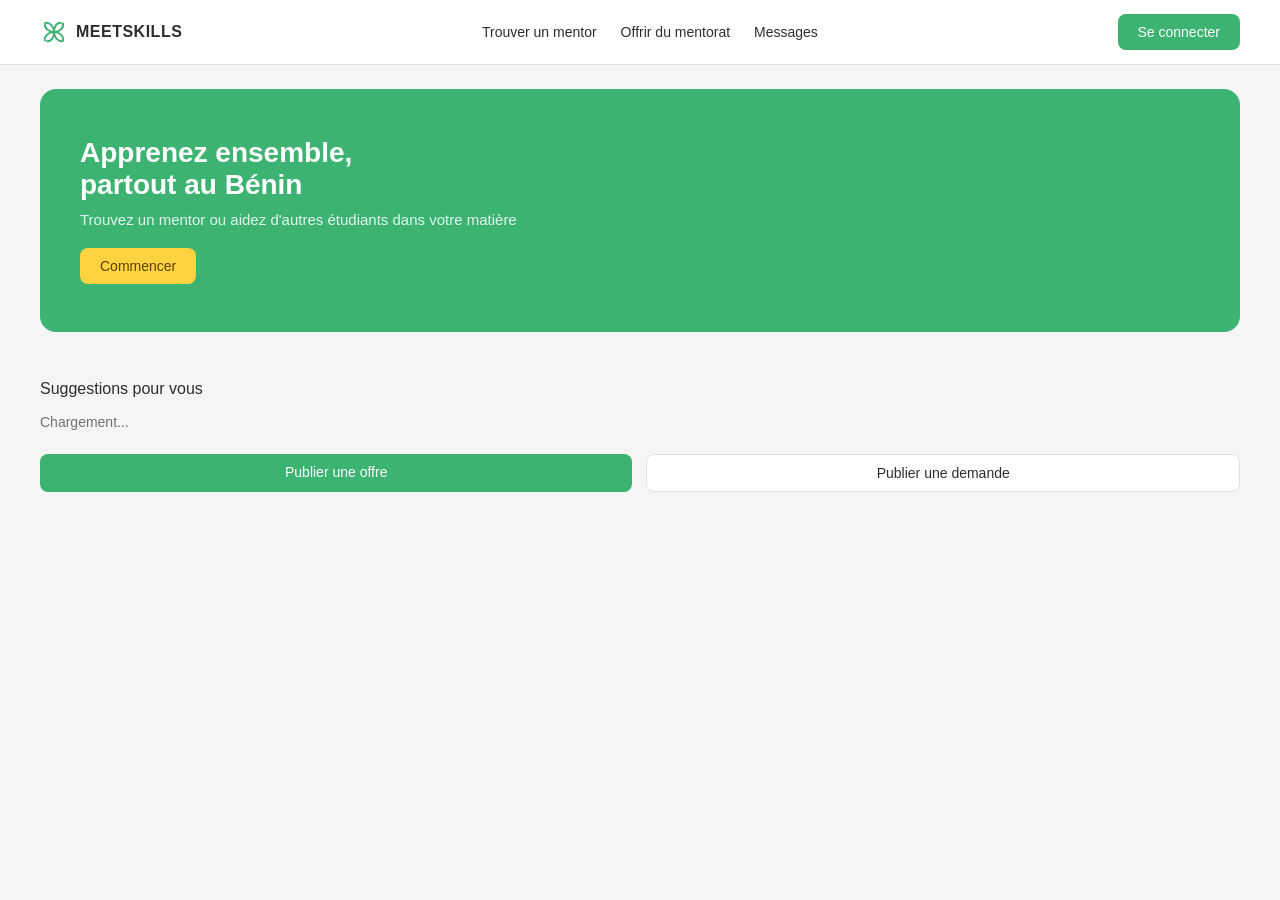
==== frontend/index.html @ 41fcbbcc "feat: frontend - page accueil et connexion connectées à l'API" ====
<!DOCTYPE html>
<html lang="fr">
<head>
  <meta charset="UTF-8" />
  <meta name="viewport" content="width=device-width, initial-scale=1.0"/>
  <title>MeetSkills</title>
  <link rel="stylesheet" href="css/style.css" />
</head>
<body>

  <!-- HEADER -->
  <header class="header">
    <div class="header__logo">
      <a href="index.html">
        <svg width="28" height="28" viewBox="0 0 200 200">
          <g fill="none" stroke="#3CB371" stroke-width="14" stroke-linecap="round">
            <path d="M100 100 C 100 60, 70 30, 40 35"/>
            <path d="M100 100 C 100 60, 120 30, 150 35"/>
            <path d="M100 100 C 140 100, 170 70, 165 40"/>
            <path d="M100 100 C 140 100, 170 130, 165 160"/>
            <path d="M100 100 C 100 140, 130 170, 160 165"/>
            <path d="M100 100 C 100 140, 80 170, 50 165"/>
            <path d="M100 100 C 60 100, 30 130, 35 160"/>
            <path d="M100 100 C 60 100, 30 70, 35 40"/>
          </g>
        </svg>
        <span>MEETSKILLS</span>
      </a>
    </div>
    <nav class="header__nav">
      <a href="recherche.html">Trouver un mentor</a>
      <a href="publication.html">Offrir du mentorat</a>
      <a href="messagerie.html">Messages</a>
    </nav>
    <div class="header__actions" id="headerActions">
      <a href="connexion.html" class="btn btn--primary">Se connecter</a>
    </div>
  </header>

  <!-- HERO -->
  <section class="hero">
    <h1>Apprenez ensemble,<br/>partout au Bénin</h1>
    <p>Trouvez un mentor ou aidez d'autres étudiants dans votre matière</p>
    <a href="inscription.html" class="btn btn--accent">Commencer</a>
  </section>

  <!-- SUGGESTIONS -->
  <section class="suggestions">
    <h2>Suggestions pour vous</h2>
    <div class="cards" id="suggestionsCards">
      <p class="loading">Chargement...</p>
    </div>
  </section>

  <!-- ACTIONS -->
  <div class="actions">
    <a href="publication.html?type=offre" class="btn btn--primary btn--full">Publier une offre</a>
    <a href="publication.html?type=demande" class="btn btn--outline btn--full">Publier une demande</a>
  </div>

  <script src="js/api.js"></script>
  <script src="js/index.js"></script>
</body>
</html>
---- frontend/css/style.css ----
/* ===== VARIABLES ===== */
:root {
  --green: #3CB371;
  --yellow: #FFD23F;
  --dark: #2D2D2D;
  --white: #FFFFFF;
  --gray-light: #F5F5F5;
  --gray-border: #E0E0E0;
  --green-light: #E1F5EE;
  --yellow-light: #FAEEDA;
  --radius-sm: 8px;
  --radius-md: 12px;
  --radius-lg: 16px;
}

/* ===== RESET ===== */
*, *::before, *::after { box-sizing: border-box; margin: 0; padding: 0; }
body { font-family: 'Segoe UI', Arial, sans-serif; background: var(--gray-light); color: var(--dark); }
a { text-decoration: none; color: inherit; }

/* ===== BOUTONS ===== */
.btn {
  display: inline-block;
  padding: 10px 20px;
  border-radius: var(--radius-sm);
  font-size: 14px;
  font-weight: 500;
  border: none;
  cursor: pointer;
  transition: opacity 0.2s;
}
.btn:hover { opacity: 0.9; }
.btn--primary { background: var(--green); color: var(--white); }
.btn--accent { background: var(--yellow); color: #5A4200; }
.btn--outline { background: var(--white); color: var(--dark); border: 1px solid var(--gray-border); }
.btn--full { width: 100%; text-align: center; }

/* ===== HEADER ===== */
.header {
  background: var(--white);
  border-bottom: 1px solid var(--gray-border);
  padding: 14px 40px;
  display: flex;
  align-items: center;
  justify-content: space-between;
  position: sticky;
  top: 0;
  z-index: 100;
}
.header__logo a {
  display: flex;
  align-items: center;
  gap: 8px;
  font-weight: 600;
  font-size: 16px;
  letter-spacing: 0.5px;
  color: var(--dark);
}
.header__nav { display: flex; gap: 24px; font-size: 14px; }
.header__nav a:hover { color: var(--green); }

/* ===== HERO ===== */
.hero {
  background: var(--green);
  padding: 48px 40px;
  color: var(--white);
  margin: 24px 40px;
  border-radius: var(--radius-lg);
}
.hero h1 { font-size: 28px; font-weight: 600; margin-bottom: 10px; }
.hero p { font-size: 15px; color: #E1F5EE; margin-bottom: 20px; }

/* ===== SUGGESTIONS ===== */
.suggestions { padding: 24px 40px; }
.suggestions h2 { font-size: 16px; font-weight: 500; margin-bottom: 16px; }
.cards { display: grid; grid-template-columns: repeat(auto-fit, minmax(220px, 1fr)); gap: 14px; }

/* ===== CARTE PROFIL ===== */
.card {
  background: var(--white);
  border-radius: var(--radius-md);
  border: 1px solid var(--gray-border);
  padding: 16px;
}
.card__header { display: flex; align-items: center; gap: 10px; margin-bottom: 10px; }
.avatar {
  width: 40px; height: 40px;
  border-radius: 50%;
  background: var(--green-light);
  display: flex; align-items: center; justify-content: center;
  font-size: 14px; font-weight: 600; color: #085041;
  flex-shrink: 0;
}
.card__name { font-size: 14px; font-weight: 500; }
.card__sub { font-size: 12px; color: #717171; }
.badge {
  display: inline-block;
  padding: 3px 10px;
  border-radius: var(--radius-sm);
  font-size: 12px;
  margin: 4px 4px 4px 0;
}
.badge--green { background: var(--green-light); color: #085041; }
.badge--yellow { background: var(--yellow-light); color: #854F0B; }
.card__score { font-size: 20px; font-weight: 600; color: var(--green); margin-top: 8px; }
.card__score-label { font-size: 11px; color: #717171; }

/* ===== ACTIONS ===== */
.actions {
  display: flex;
  gap: 14px;
  padding: 0 40px 40px;
}

/* ===== LOADING ===== */
.loading { color: #717171; font-size: 14px; }

/* ===== PAGES AUTH ===== */
.auth-page {
  min-height: 100vh;
  display: flex;
  align-items: center;
  justify-content: center;
  background: var(--gray-light);
}
.auth-container {
  width: 100%;
  max-width: 440px;
  padding: 20px;
}
.auth-logo {
  display: flex;
  justify-content: center;
  margin-bottom: 24px;
}
.auth-logo a {
  display: flex;
  align-items: center;
  gap: 8px;
  font-weight: 600;
  font-size: 16px;
  letter-spacing: 0.5px;
  color: var(--dark);
}
.auth-card {
  background: var(--white);
  border-radius: var(--radius-lg);
  border: 1px solid var(--gray-border);
  padding: 28px;
}
.auth-title {
  font-size: 20px;
  font-weight: 600;
  text-align: center;
  margin-bottom: 6px;
}
.auth-subtitle {
  font-size: 13px;
  color: #717171;
  text-align: center;
  margin-bottom: 24px;
}
.auth-footer {
  font-size: 13px;
  color: #717171;
  text-align: center;
  margin-top: 16px;
}
.form-group {
  margin-bottom: 16px;
}
.form-group label {
  display: block;
  font-size: 13px;
  font-weight: 500;
  margin-bottom: 6px;
}
.form-group input, .form-group select, .form-group textarea {
  width: 100%;
  padding: 10px 12px;
  border: 1px solid var(--gray-border);
  border-radius: var(--radius-sm);
  font-size: 13px;
  font-family: inherit;
  color: var(--dark);
  background: var(--white);
  outline: none;
  transition: border-color 0.2s;
}
.form-group input:focus, .form-group select:focus, .form-group textarea:focus {
  border-color: var(--green);
}
.form-link { color: var(--green); font-weight: 500; }
.form-link--right { display: block; text-align: right; font-size: 12px; margin-top: 6px; }
.error-msg {
  background: #FBEAF0;
  color: #72243E;
  border-radius: var(--radius-sm);
  padding: 10px 14px;
  font-size: 13px;
  margin-bottom: 16px;
}
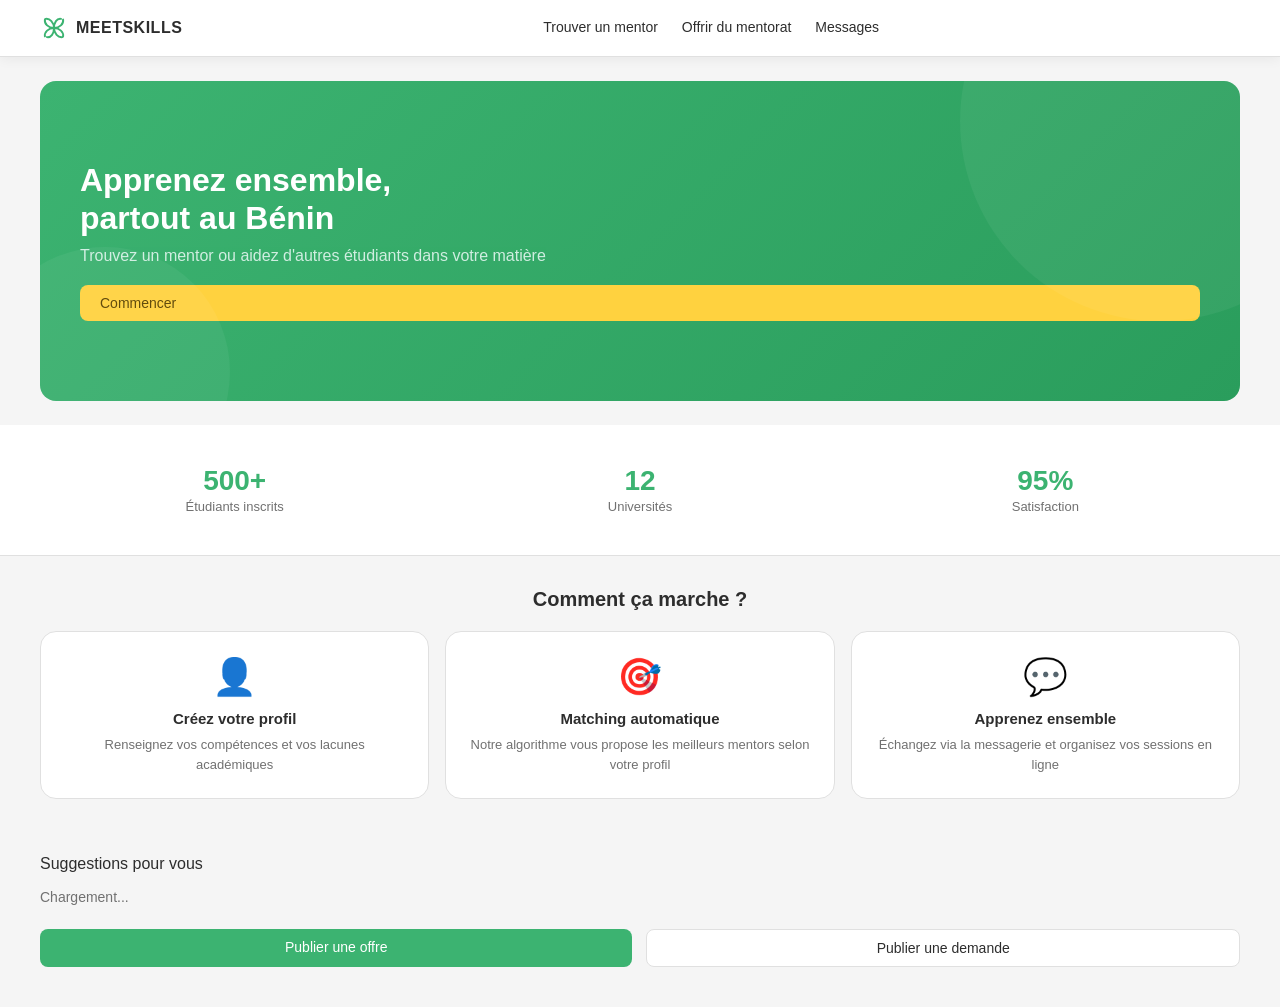
==== commit 41d64332: "feat: design amélioré - animations, stats, features, typographie" ====
--- a/frontend/index.html
+++ b/frontend/index.html
@@ -9,7 +9,7 @@
 <body>
 
   <!-- HEADER -->
-  <header class="header">
+<header class="header">
     <div class="header__logo">
       <a href="index.html">
         <svg width="28" height="28" viewBox="0 0 200 200">
@@ -27,14 +27,13 @@
         <span>MEETSKILLS</span>
       </a>
     </div>
-    <nav class="header__nav">
+    <nav class="header__nav" id="mainNav">
       <a href="recherche.html">Trouver un mentor</a>
       <a href="publication.html">Offrir du mentorat</a>
       <a href="messagerie.html">Messages</a>
     </nav>
-    <div class="header__actions" id="headerActions">
-      <a href="connexion.html" class="btn btn--primary">Se connecter</a>
-    </div>
+    <div class="header__actions" id="headerActions"></div>
+    <button class="hamburger" id="hamburger" onclick="toggleMenu()">☰</button>
   </header>
 
   <!-- HERO -->
@@ -43,6 +42,44 @@
     <p>Trouvez un mentor ou aidez d'autres étudiants dans votre matière</p>
     <a href="inscription.html" class="btn btn--accent">Commencer</a>
   </section>
+
+  <!-- STATS -->
+<div class="stats-section">
+  <div class="stat-item">
+    <span class="stat-item__value">500+</span>
+    <span class="stat-item__label">Étudiants inscrits</span>
+  </div>
+  <div class="stat-item">
+    <span class="stat-item__value">12</span>
+    <span class="stat-item__label">Universités</span>
+  </div>
+  <div class="stat-item">
+    <span class="stat-item__value">95%</span>
+    <span class="stat-item__label">Satisfaction</span>
+  </div>
+</div>
+
+<!-- FEATURES -->
+<section class="features-section">
+  <h2>Comment ça marche ?</h2>
+  <div class="features-grid">
+    <div class="feature-card">
+      <span class="feature-card__icon">👤</span>
+      <div class="feature-card__title">Créez votre profil</div>
+      <div class="feature-card__desc">Renseignez vos compétences et vos lacunes académiques</div>
+    </div>
+    <div class="feature-card">
+      <span class="feature-card__icon">🎯</span>
+      <div class="feature-card__title">Matching automatique</div>
+      <div class="feature-card__desc">Notre algorithme vous propose les meilleurs mentors selon votre profil</div>
+    </div>
+    <div class="feature-card">
+      <span class="feature-card__icon">💬</span>
+      <div class="feature-card__title">Apprenez ensemble</div>
+      <div class="feature-card__desc">Échangez via la messagerie et organisez vos sessions en ligne</div>
+    </div>
+  </div>
+</section>
 
   <!-- SUGGESTIONS -->
   <section class="suggestions">
@@ -60,5 +97,11 @@
 
   <script src="js/api.js"></script>
   <script src="js/index.js"></script>
+<script>
+  function toggleMenu() {
+    const nav = document.getElementById('mainNav');
+    nav.classList.toggle('open');
+  }
+</script>
 </body>
 </html>
--- a/frontend/css/style.css
+++ b/frontend/css/style.css
@@ -199,4 +199,554 @@
   padding: 10px 14px;
   font-size: 13px;
   margin-bottom: 16px;
+}
+
+/* ===== FORM ROW (deux colonnes) ===== */
+.form-row {
+  display: grid;
+  grid-template-columns: 1fr 1fr;
+  gap: 12px;
+}
+
+/* ===== PAGE CONTENU ===== */
+.page-content { padding: 32px 40px; }
+.page-title { font-size: 22px; font-weight: 600; margin-bottom: 6px; }
+.page-subtitle { font-size: 14px; color: #717171; margin-bottom: 24px; }
+
+/* ===== BARRE DE RECHERCHE ===== */
+.search-bar {
+  background: var(--white);
+  border: 1px solid var(--gray-border);
+  border-radius: var(--radius-md);
+  padding: 16px;
+  display: flex;
+  gap: 12px;
+  margin-bottom: 20px;
+  flex-wrap: wrap;
+}
+.search-bar input {
+  flex: 1;
+  min-width: 160px;
+  padding: 9px 12px;
+  border: 1px solid var(--gray-border);
+  border-radius: var(--radius-sm);
+  font-size: 13px;
+  font-family: inherit;
+  outline: none;
+}
+.search-bar input:focus { border-color: var(--green); }
+
+/* ===== RÉSULTATS ===== */
+.result-count { font-size: 14px; font-weight: 500; margin-bottom: 14px; color: #717171; }
+.results-list { display: flex; flex-direction: column; gap: 12px; }
+.result-card {
+  background: var(--white);
+  border: 1px solid var(--gray-border);
+  border-radius: var(--radius-md);
+  padding: 16px 20px;
+  display: flex;
+  align-items: center;
+  justify-content: space-between;
+  gap: 16px;
+}
+.result-card__left { display: flex; align-items: center; gap: 14px; flex: 1; }
+.result-card__right { flex-shrink: 0; }
+.avatar--lg { width: 48px; height: 48px; font-size: 16px; } 
+
+/* ===== TOGGLE OFFRE/DEMANDE ===== */
+.toggle-group {
+  display: flex;
+  background: var(--gray-light);
+  border-radius: var(--radius-sm);
+  padding: 4px;
+  margin-bottom: 20px;
+  gap: 4px;
+}
+.toggle-btn {
+  flex: 1;
+  padding: 9px;
+  border: none;
+  border-radius: 6px;
+  font-size: 13px;
+  font-weight: 500;
+  cursor: pointer;
+  background: transparent;
+  color: var(--dark);
+  transition: all 0.2s;
+}
+.toggle-btn--active {
+  background: var(--green);
+  color: var(--white);
+}
+
+/* ===== CHIPS COMPÉTENCES ===== */
+.chips-container {
+  display: flex;
+  flex-wrap: wrap;
+  gap: 8px;
+  margin-top: 6px;
+}
+.chip {
+  padding: 6px 14px;
+  border-radius: var(--radius-sm);
+  background: var(--gray-light);
+  border: 1px solid var(--gray-border);
+  font-size: 13px;
+  cursor: pointer;
+  transition: all 0.2s;
+}
+.chip:hover { border-color: var(--green); }
+.chip--active {
+  background: var(--green);
+  color: var(--white);
+  border-color: var(--green);
+}
+
+/* ===== INFO BOX ===== */
+.info-box {
+  background: var(--green-light);
+  color: #085041;
+  border-radius: var(--radius-sm);
+  padding: 12px 14px;
+  font-size: 13px;
+  margin-bottom: 16px;
+}
+
+/* ===== SUCCESS MSG ===== */
+.success-msg {
+  background: var(--green-light);
+  color: #085041;
+  border-radius: var(--radius-sm);
+  padding: 10px 14px;
+  font-size: 13px;
+  margin-bottom: 16px;
+} 
+
+/* ===== MESSAGERIE ===== */
+.messaging-layout {
+  display: grid;
+  grid-template-columns: 280px 1fr;
+  height: calc(100vh - 57px);
+  overflow: hidden;
+}
+.conv-list {
+  border-right: 1px solid var(--gray-border);
+  background: var(--white);
+  overflow-y: auto;
+}
+.conv-list__header {
+  padding: 16px;
+  border-bottom: 1px solid var(--gray-border);
+  font-size: 15px;
+  font-weight: 500;
+}
+.conv-item {
+  display: flex;
+  align-items: center;
+  gap: 12px;
+  padding: 14px 16px;
+  cursor: pointer;
+  border-bottom: 1px solid var(--gray-border);
+  transition: background 0.15s;
+}
+.conv-item:hover { background: var(--gray-light); }
+.conv-item--active { background: var(--green-light); }
+.conv-item__info { flex: 1; min-width: 0; }
+.conv-item__name { font-size: 13px; font-weight: 500; }
+.conv-item__last {
+  font-size: 12px;
+  color: #717171;
+  white-space: nowrap;
+  overflow: hidden;
+  text-overflow: ellipsis;
+}
+.badge-count {
+  background: var(--green);
+  color: var(--white);
+  border-radius: 50%;
+  width: 20px;
+  height: 20px;
+  font-size: 11px;
+  display: flex;
+  align-items: center;
+  justify-content: center;
+  flex-shrink: 0;
+}
+.conv-active {
+  display: flex;
+  flex-direction: column;
+  background: var(--gray-light);
+}
+.conv-empty {
+  flex: 1;
+  display: flex;
+  align-items: center;
+  justify-content: center;
+  color: #717171;
+  font-size: 14px;
+}
+.conv-header {
+  display: flex;
+  align-items: center;
+  gap: 12px;
+  padding: 14px 20px;
+  background: var(--white);
+  border-bottom: 1px solid var(--gray-border);
+}
+.conv-header__name { font-size: 14px; font-weight: 500; }
+.conv-header__status { font-size: 12px; color: var(--green); }
+.messages-list {
+  flex: 1;
+  overflow-y: auto;
+  padding: 16px 20px;
+  display: flex;
+  flex-direction: column;
+  gap: 10px;
+}
+.message { display: flex; flex-direction: column; max-width: 65%; }
+.message--moi { align-self: flex-end; align-items: flex-end; }
+.message--autre { align-self: flex-start; align-items: flex-start; }
+.message__bubble {
+  padding: 10px 14px;
+  border-radius: 12px;
+  font-size: 13px;
+  line-height: 1.5;
+}
+.message--moi .message__bubble { background: var(--green); color: var(--white); }
+.message--autre .message__bubble { background: var(--white); color: var(--dark); }
+.message__time { font-size: 10px; color: #717171; margin-top: 4px; }
+.message-input {
+  display: flex;
+  gap: 10px;
+  padding: 14px 20px;
+  background: var(--white);
+  border-top: 1px solid var(--gray-border);
+}
+.message-input input {
+  flex: 1;
+  padding: 10px 14px;
+  border: 1px solid var(--gray-border);
+  border-radius: var(--radius-sm);
+  font-size: 13px;
+  font-family: inherit;
+  outline: none;
+}
+.message-input input:focus { border-color: var(--green); }
+
+/* ===== PROFIL ===== */
+.profile-hero {
+  background: var(--green);
+  border-radius: var(--radius-lg);
+  padding: 24px;
+  display: flex;
+  align-items: center;
+  gap: 20px;
+  color: var(--white);
+  margin-bottom: 16px;
+}
+.profile-hero__loading { color: var(--white); font-size: 14px; }
+.profile-hero__avatar {
+  width: 64px; height: 64px;
+  border-radius: 50%;
+  background: var(--white);
+  color: var(--green);
+  display: flex; align-items: center; justify-content: center;
+  font-size: 22px; font-weight: 600;
+  flex-shrink: 0;
+}
+.profile-hero__info { flex: 1; }
+.profile-hero__info h2 { font-size: 20px; font-weight: 600; margin-bottom: 4px; }
+.profile-hero__info p { font-size: 13px; color: #E1F5EE; margin-bottom: 2px; }
+.profile-hero__bio { font-style: italic; }
+.profile-grid {
+  display: grid;
+  grid-template-columns: 1fr 1fr;
+  gap: 16px;
+  margin-bottom: 16px;
+}
+.profile-section-title {
+  font-size: 14px;
+  font-weight: 600;
+  margin-bottom: 12px;
+  color: var(--dark);
+}
+.stats-grid {
+  display: grid;
+  grid-template-columns: repeat(3, 1fr);
+  gap: 14px;
+  margin-top: 16px;
+}
+.stat-card {
+  background: var(--white);
+  border: 1px solid var(--gray-border);
+  border-radius: var(--radius-md);
+  padding: 16px;
+  text-align: center;
+}
+.stat-card__value { font-size: 28px; font-weight: 600; color: var(--green); }
+.stat-card__label { font-size: 12px; color: #717171; margin-top: 4px; }
+.annonce-item {
+  display: flex;
+  align-items: center;
+  gap: 10px;
+  padding: 10px 0;
+  border-bottom: 1px solid var(--gray-border);
+  font-size: 13px;
+}
+.annonce-item:last-child { border-bottom: none; }
+.annonce-item__domaine { font-weight: 500; }
+.annonce-item__comps { color: #717171; }
+
+/* ===== RESPONSIVE MOBILE ===== */
+@media (max-width: 768px) {
+  .header {
+    padding: 12px 16px;
+    flex-wrap: wrap;
+    gap: 8px;
+  }
+  .header__nav {
+    display: none;
+  }
+  .hero {
+    margin: 12px 16px;
+    padding: 28px 20px;
+  }
+  .hero h1 { font-size: 22px; }
+  .suggestions { padding: 16px; }
+  .actions { padding: 0 16px 24px; flex-direction: column; }
+  .page-content { padding: 16px; }
+  .search-bar { flex-direction: column; }
+  .profile-grid { grid-template-columns: 1fr; }
+  .stats-grid { grid-template-columns: 1fr 1fr; }
+  .messaging-layout { grid-template-columns: 1fr; }
+  .conv-list { height: 200px; border-right: none; border-bottom: 1px solid var(--gray-border); }
+  .form-row { grid-template-columns: 1fr; }
+  .auth-container { padding: 16px; }
+}
+
+/* ===== HAMBURGER ===== */
+.hamburger {
+  display: none;
+  background: none;
+  border: none;
+  font-size: 24px;
+  cursor: pointer;
+  color: var(--dark);
+}
+
+@media (max-width: 768px) {
+  .hamburger { display: block; }
+  .header__nav {
+    display: none;
+    width: 100%;
+    flex-direction: column;
+    gap: 0;
+    order: 3;
+  }
+  .header__nav.open { display: flex; }
+  .header__nav a {
+    padding: 12px 0;
+    border-top: 1px solid var(--gray-border);
+    font-size: 14px;
+  }
+  .header { flex-wrap: wrap; }
+}
+
+/* ===== TYPOGRAPHIE AMÉLIORÉE ===== */
+@import url('https://fonts.googleapis.com/css2?family=Inter:wght@400;500;600;700&display=swap');
+
+body {
+  font-family: 'Inter', 'Segoe UI', Arial, sans-serif;
+}
+
+/* ===== ANIMATIONS ===== */
+@keyframes fadeInUp {
+  from { opacity: 0; transform: translateY(20px); }
+  to { opacity: 1; transform: translateY(0); }
+}
+
+@keyframes pulse {
+  0%, 100% { transform: scale(1); }
+  50% { transform: scale(1.05); }
+}
+
+.hero { animation: fadeInUp 0.6s ease; }
+.card { animation: fadeInUp 0.4s ease; transition: transform 0.2s, box-shadow 0.2s; }
+.card:hover { transform: translateY(-4px); box-shadow: 0 8px 24px rgba(0,0,0,0.08); }
+.btn { transition: all 0.2s ease; }
+.btn:hover { transform: translateY(-1px); box-shadow: 0 4px 12px rgba(0,0,0,0.15); }
+.btn--primary:hover { background: #2fa060; }
+.btn--accent:hover { background: #f5c800; }
+.result-card { transition: transform 0.2s, box-shadow 0.2s; }
+.result-card:hover { transform: translateY(-2px); box-shadow: 0 6px 20px rgba(0,0,0,0.08); }
+
+/* ===== PAGE D'ACCUEIL AMÉLIORÉE ===== */
+.hero {
+  background: linear-gradient(135deg, #3CB371 0%, #2a9d5c 100%);
+  min-height: 320px;
+  display: flex;
+  flex-direction: column;
+  justify-content: center;
+  position: relative;
+  overflow: hidden;
+}
+
+.hero::before {
+  content: '';
+  position: absolute;
+  top: -50%;
+  right: -10%;
+  width: 400px;
+  height: 400px;
+  background: rgba(255,255,255,0.05);
+  border-radius: 50%;
+}
+
+.hero::after {
+  content: '';
+  position: absolute;
+  bottom: -30%;
+  left: -5%;
+  width: 250px;
+  height: 250px;
+  background: rgba(255,255,255,0.05);
+  border-radius: 50%;
+}
+
+.hero h1 { font-size: 32px; font-weight: 700; line-height: 1.2; }
+.hero p { font-size: 16px; opacity: 0.9; }
+
+/* ===== SECTION STATS ===== */
+.stats-section {
+  display: grid;
+  grid-template-columns: repeat(3, 1fr);
+  gap: 16px;
+  padding: 24px 40px;
+  background: var(--white);
+  border-bottom: 1px solid var(--gray-border);
+}
+
+.stat-item {
+  text-align: center;
+  padding: 16px;
+}
+
+.stat-item__value {
+  font-size: 28px;
+  font-weight: 700;
+  color: var(--green);
+  display: block;
+}
+
+.stat-item__label {
+  font-size: 13px;
+  color: #717171;
+  margin-top: 4px;
+}
+
+/* ===== SECTION FEATURES ===== */
+.features-section {
+  padding: 32px 40px;
+  background: var(--gray-light);
+}
+
+.features-section h2 {
+  font-size: 20px;
+  font-weight: 600;
+  margin-bottom: 20px;
+  text-align: center;
+}
+
+.features-grid {
+  display: grid;
+  grid-template-columns: repeat(3, 1fr);
+  gap: 16px;
+}
+
+.feature-card {
+  background: var(--white);
+  border-radius: var(--radius-lg);
+  padding: 24px;
+  text-align: center;
+  border: 1px solid var(--gray-border);
+  transition: transform 0.2s, box-shadow 0.2s;
+}
+
+.feature-card:hover {
+  transform: translateY(-4px);
+  box-shadow: 0 8px 24px rgba(0,0,0,0.08);
+}
+
+.feature-card__icon {
+  font-size: 36px;
+  margin-bottom: 12px;
+  display: block;
+}
+
+.feature-card__title {
+  font-size: 15px;
+  font-weight: 600;
+  margin-bottom: 8px;
+  color: var(--dark);
+}
+
+.feature-card__desc {
+  font-size: 13px;
+  color: #717171;
+  line-height: 1.5;
+}
+
+/* ===== HEADER AMÉLIORÉ ===== */
+.header {
+  box-shadow: 0 2px 12px rgba(0,0,0,0.06);
+}
+
+.header__nav a {
+  position: relative;
+  padding-bottom: 2px;
+}
+
+.header__nav a::after {
+  content: '';
+  position: absolute;
+  bottom: -2px;
+  left: 0;
+  width: 0;
+  height: 2px;
+  background: var(--green);
+  transition: width 0.2s;
+}
+
+.header__nav a:hover::after { width: 100%; }
+
+/* ===== BADGES AMÉLIORÉS ===== */
+.badge, .chip {
+  transition: all 0.2s;
+}
+
+.chip:hover {
+  transform: scale(1.05);
+}
+
+/* ===== LOADING SPINNER ===== */
+.spinner {
+  width: 32px;
+  height: 32px;
+  border: 3px solid var(--green-light);
+  border-top-color: var(--green);
+  border-radius: 50%;
+  animation: spin 0.8s linear infinite;
+  margin: 20px auto;
+}
+
+@keyframes spin {
+  to { transform: rotate(360deg); }
+}
+
+/* ===== RESPONSIVE FEATURES ===== */
+@media (max-width: 768px) {
+  .stats-section { grid-template-columns: 1fr 1fr; padding: 16px; }
+  .features-grid { grid-template-columns: 1fr; }
+  .features-section { padding: 24px 16px; }
+  .hero h1 { font-size: 24px; }
 }
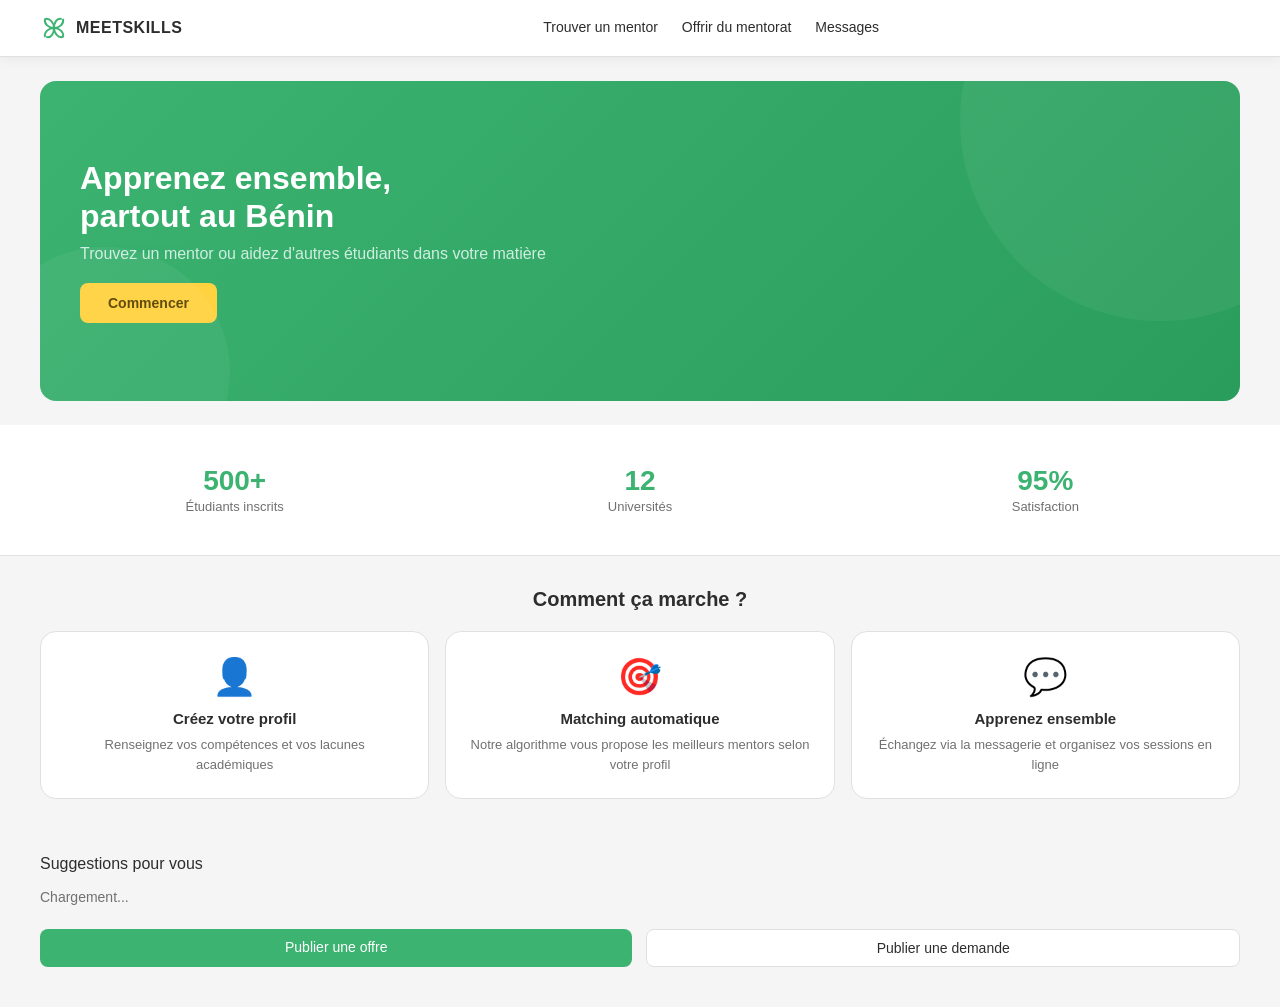
==== commit 1b92136b: "fix: bouton Commencer align-self flex-start" ====
--- a/frontend/index.html
+++ b/frontend/index.html
@@ -40,7 +40,7 @@
   <section class="hero">
     <h1>Apprenez ensemble,<br/>partout au Bénin</h1>
     <p>Trouvez un mentor ou aidez d'autres étudiants dans votre matière</p>
-    <a href="inscription.html" class="btn btn--accent">Commencer</a>
+   <a href="inscription.html" class="btn btn--accent" style="align-self: flex-start;">Commencer</a>
   </section>
 
   <!-- STATS -->
--- a/frontend/css/style.css
+++ b/frontend/css/style.css
@@ -749,4 +749,12 @@
   .features-grid { grid-template-columns: 1fr; }
   .features-section { padding: 24px 16px; }
   .hero h1 { font-size: 24px; }
+}
+
+.hero .btn--accent {
+  display: inline-block !important;
+  width: auto !important;
+  padding: 12px 28px;
+  font-weight: 600;
+  border-radius: var(--radius-sm);
 }
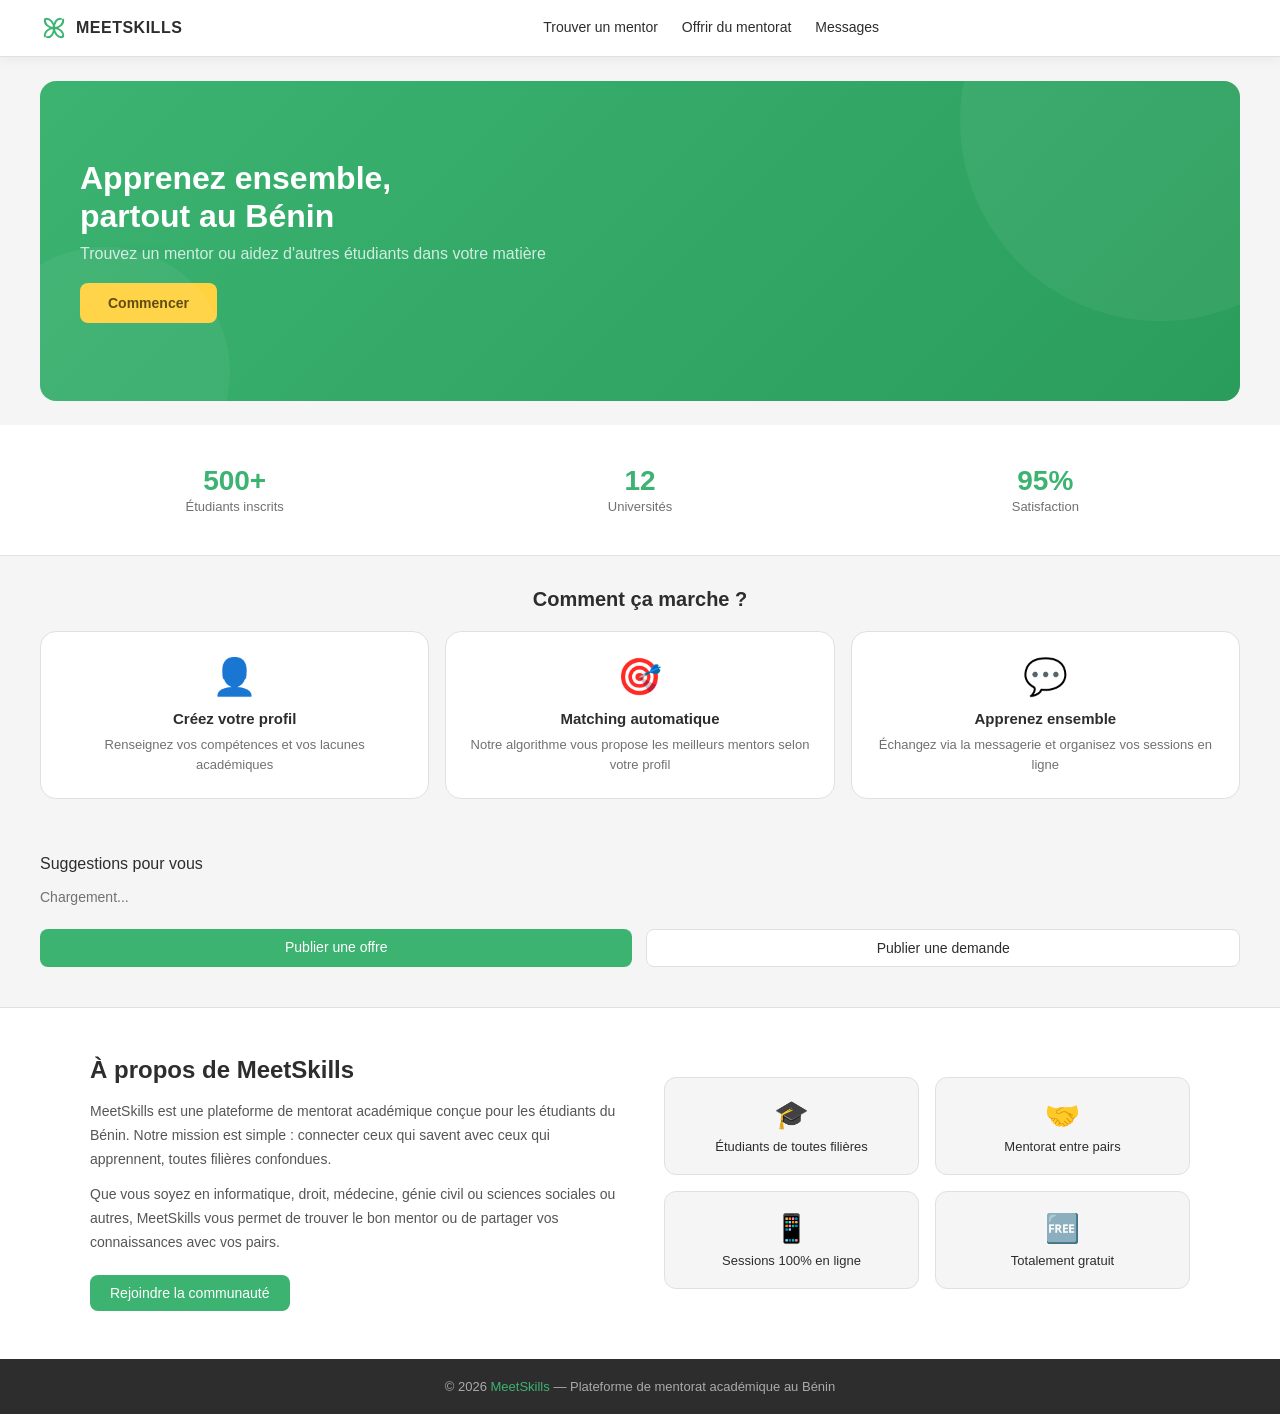
==== commit bec4d044: "feat: ajout section À propos et footer sur la page d'accueil" ====
--- a/frontend/index.html
+++ b/frontend/index.html
@@ -95,6 +95,36 @@
     <a href="publication.html?type=demande" class="btn btn--outline btn--full">Publier une demande</a>
   </div>
 
+  <!-- À PROPOS -->
+<section class="about-section">
+  <div class="about-content">
+    <div class="about-text">
+      <h2>À propos de MeetSkills</h2>
+      <p>MeetSkills est une plateforme de mentorat académique conçue pour les étudiants du Bénin. Notre mission est simple : connecter ceux qui savent avec ceux qui apprennent, toutes filières confondues.</p>
+      <p>Que vous soyez en informatique, droit, médecine, génie civil ou sciences sociales ou autres, MeetSkills vous permet de trouver le bon mentor ou de partager vos connaissances avec vos pairs.</p>
+      <a href="inscription.html" class="btn btn--primary">Rejoindre la communauté</a>
+    </div>
+    <div class="about-stats">
+      <div class="about-stat">
+        <span class="about-stat__icon">🎓</span>
+        <span class="about-stat__text">Étudiants de toutes filières</span>
+      </div>
+      <div class="about-stat">
+        <span class="about-stat__icon">🤝</span>
+        <span class="about-stat__text">Mentorat entre pairs</span>
+      </div>
+      <div class="about-stat">
+        <span class="about-stat__icon">📱</span>
+        <span class="about-stat__text">Sessions 100% en ligne</span>
+      </div>
+      <div class="about-stat">
+        <span class="about-stat__icon">🆓</span>
+        <span class="about-stat__text">Totalement gratuit</span>
+      </div>
+    </div>
+  </div>
+</section>
+
   <script src="js/api.js"></script>
   <script src="js/index.js"></script>
 <script>
@@ -103,5 +133,10 @@
     nav.classList.toggle('open');
   }
 </script>
+
+<!-- FOOTER -->
+<footer class="footer">
+  <p>© 2026 <span>MeetSkills</span> — Plateforme de mentorat académique au Bénin</p>
+</footer>
 </body>
 </html>
--- a/frontend/css/style.css
+++ b/frontend/css/style.css
@@ -757,4 +757,80 @@
   padding: 12px 28px;
   font-weight: 600;
   border-radius: var(--radius-sm);
+}
+
+/* ===== À PROPOS ===== */
+.about-section {
+  background: var(--white);
+  padding: 48px 40px;
+  border-top: 1px solid var(--gray-border);
+}
+
+.about-content {
+  display: grid;
+  grid-template-columns: 1fr 1fr;
+  gap: 48px;
+  align-items: center;
+  max-width: 1100px;
+  margin: 0 auto;
+}
+
+.about-text h2 {
+  font-size: 24px;
+  font-weight: 700;
+  color: var(--dark);
+  margin-bottom: 16px;
+}
+
+.about-text p {
+  font-size: 14px;
+  color: #555;
+  line-height: 1.7;
+  margin-bottom: 12px;
+}
+
+.about-text .btn {
+  margin-top: 8px;
+}
+
+.about-stats {
+  display: grid;
+  grid-template-columns: 1fr 1fr;
+  gap: 16px;
+}
+
+.about-stat {
+  background: var(--gray-light);
+  border-radius: var(--radius-md);
+  padding: 20px;
+  display: flex;
+  flex-direction: column;
+  align-items: center;
+  text-align: center;
+  gap: 8px;
+  border: 1px solid var(--gray-border);
+  transition: transform 0.2s;
+}
+
+.about-stat:hover {
+  transform: translateY(-3px);
+}
+
+.about-stat__icon { font-size: 28px; }
+.about-stat__text { font-size: 13px; font-weight: 500; color: var(--dark); }
+
+/* ===== FOOTER ===== */
+.footer {
+  background: var(--dark);
+  color: #aaa;
+  text-align: center;
+  padding: 20px 40px;
+  font-size: 13px;
+}
+
+.footer span { color: var(--green); }
+
+@media (max-width: 768px) {
+  .about-content { grid-template-columns: 1fr; gap: 24px; }
+  .about-section { padding: 32px 16px; }
 }
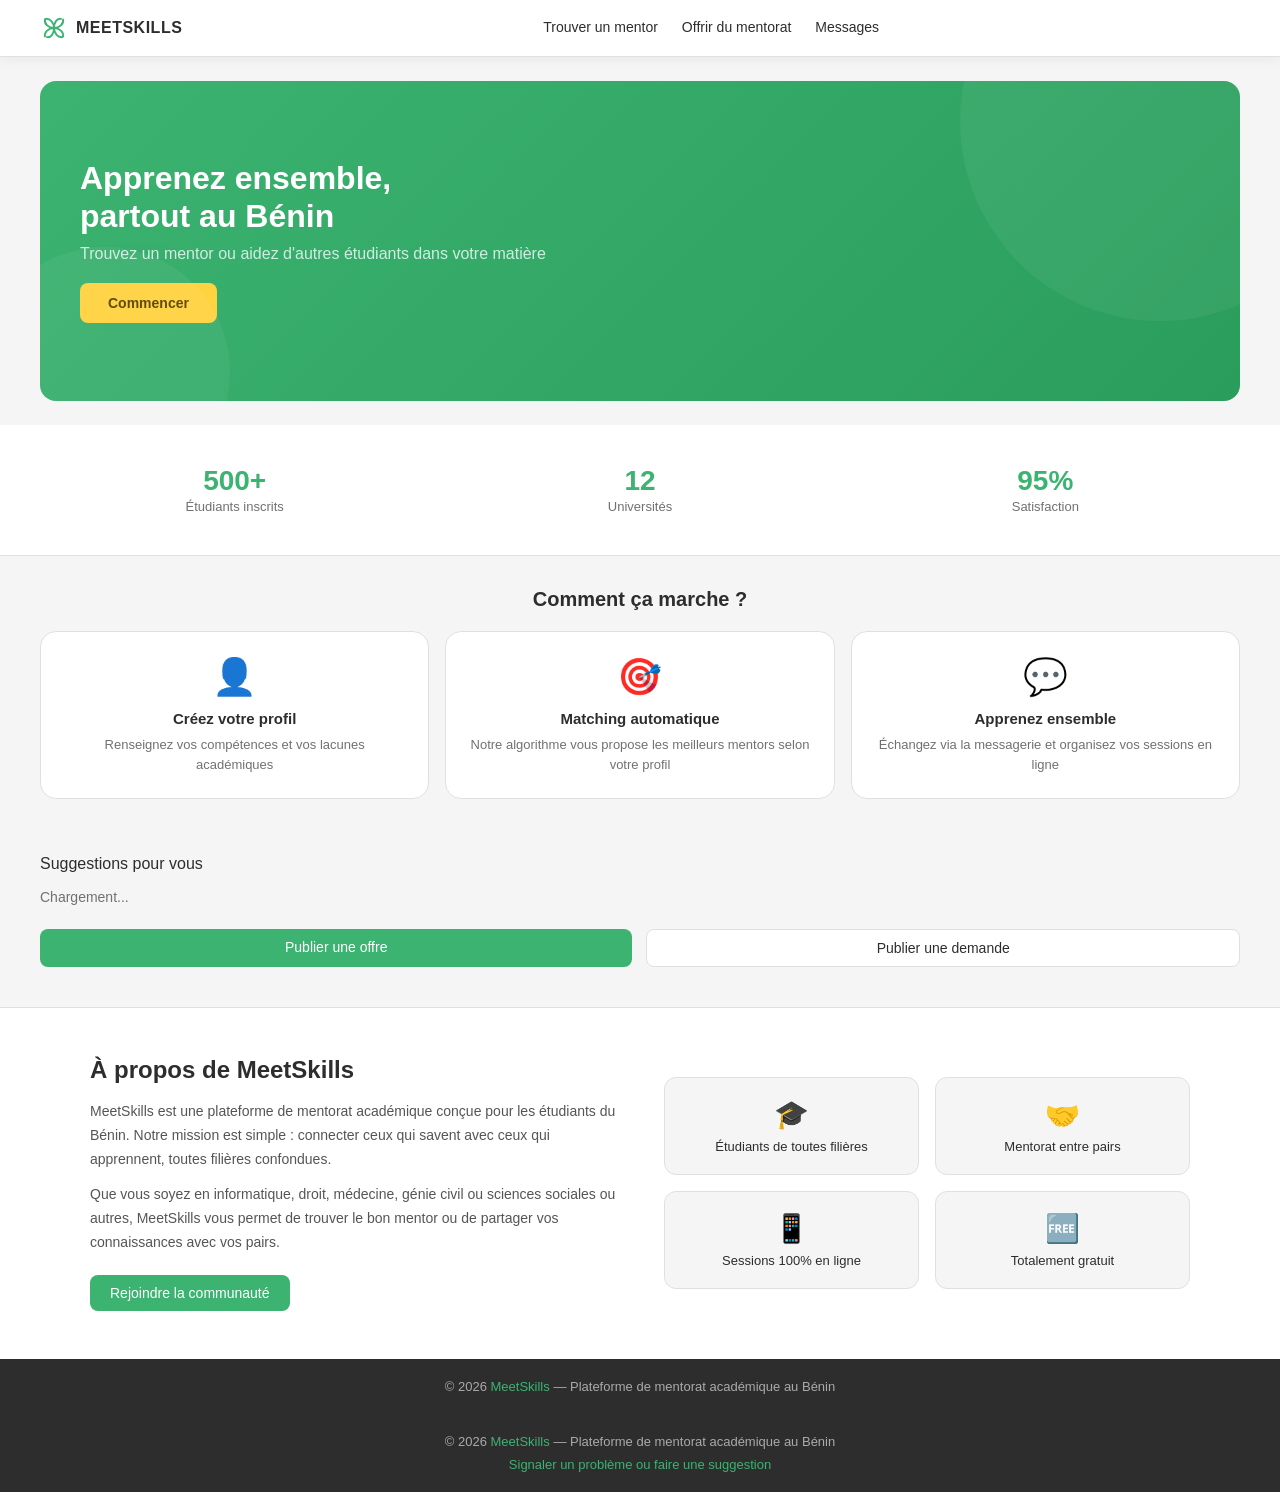
==== commit 0f27ed3b: "feat: ajout page contact avec FAQ et formulaire de suggestions" ====
--- a/frontend/index.html
+++ b/frontend/index.html
@@ -138,5 +138,10 @@
 <footer class="footer">
   <p>© 2026 <span>MeetSkills</span> — Plateforme de mentorat académique au Bénin</p>
 </footer>
+
+<footer class="footer">
+  <p>© 2026 <span>MeetSkills</span> — Plateforme de mentorat académique au Bénin</p>
+  <p style="margin-top:8px;"><a href="contact.html" style="color: var(--green);">Signaler un problème ou faire une suggestion</a></p>
+</footer>
 </body>
 </html>
--- a/frontend/css/style.css
+++ b/frontend/css/style.css
@@ -833,4 +833,42 @@
 @media (max-width: 768px) {
   .about-content { grid-template-columns: 1fr; gap: 24px; }
   .about-section { padding: 32px 16px; }
+}
+
+/* ===== FAQ ===== */
+.faq-item {
+  background: var(--white);
+  border: 1px solid var(--gray-border);
+  border-radius: var(--radius-md);
+  margin-bottom: 10px;
+  overflow: hidden;
+}
+
+.faq-question {
+  padding: 16px 20px;
+  font-size: 14px;
+  font-weight: 500;
+  cursor: pointer;
+  display: flex;
+  justify-content: space-between;
+  align-items: center;
+  transition: background 0.2s;
+}
+
+.faq-question:hover { background: var(--gray-light); }
+
+.faq-question span {
+  color: var(--green);
+  font-size: 20px;
+  font-weight: 300;
+}
+
+.faq-answer {
+  display: none;
+  padding: 0 20px 16px;
+  font-size: 13px;
+  color: #555;
+  line-height: 1.6;
+  border-top: 1px solid var(--gray-border);
+  padding-top: 12px;
 }
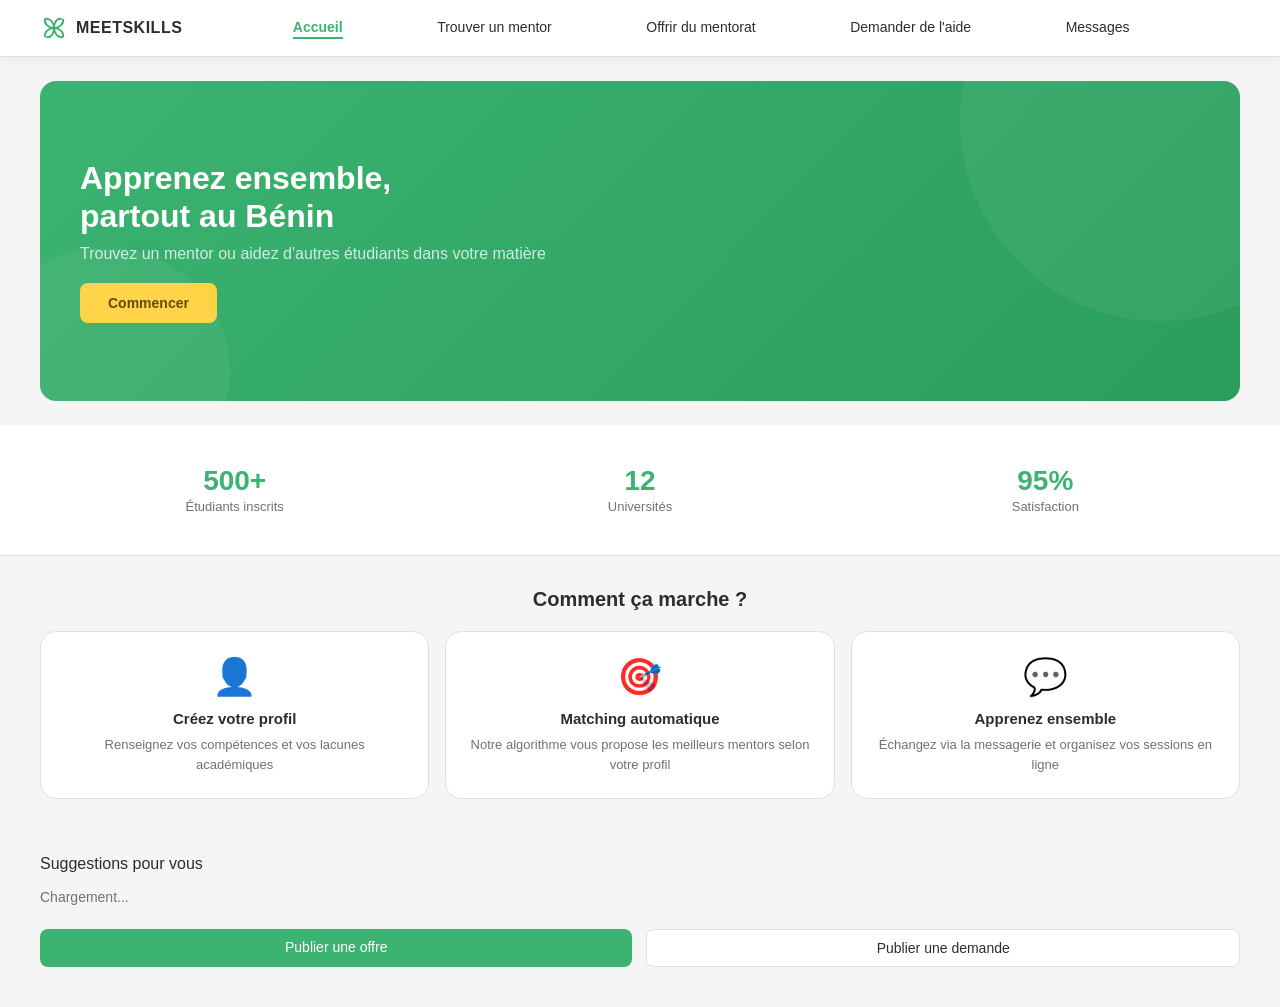
==== commit 7ce5e921: "feat(nav): etendre la navbar a 5 liens avec repartition espace-evenly et etat actif" ====
--- a/frontend/index.html
+++ b/frontend/index.html
@@ -28,8 +28,10 @@
       </a>
     </div>
     <nav class="header__nav" id="mainNav">
+      <a href="index.html" class="active">Accueil</a>
       <a href="recherche.html">Trouver un mentor</a>
-      <a href="publication.html">Offrir du mentorat</a>
+      <a href="publication.html?type=offre">Offrir du mentorat</a>
+      <a href="publication.html?type=demande">Demander de l'aide</a>
       <a href="messagerie.html">Messages</a>
     </nav>
     <div class="header__actions" id="headerActions"></div>
@@ -95,36 +97,6 @@
     <a href="publication.html?type=demande" class="btn btn--outline btn--full">Publier une demande</a>
   </div>
 
-  <!-- À PROPOS -->
-<section class="about-section">
-  <div class="about-content">
-    <div class="about-text">
-      <h2>À propos de MeetSkills</h2>
-      <p>MeetSkills est une plateforme de mentorat académique conçue pour les étudiants du Bénin. Notre mission est simple : connecter ceux qui savent avec ceux qui apprennent, toutes filières confondues.</p>
-      <p>Que vous soyez en informatique, droit, médecine, génie civil ou sciences sociales ou autres, MeetSkills vous permet de trouver le bon mentor ou de partager vos connaissances avec vos pairs.</p>
-      <a href="inscription.html" class="btn btn--primary">Rejoindre la communauté</a>
-    </div>
-    <div class="about-stats">
-      <div class="about-stat">
-        <span class="about-stat__icon">🎓</span>
-        <span class="about-stat__text">Étudiants de toutes filières</span>
-      </div>
-      <div class="about-stat">
-        <span class="about-stat__icon">🤝</span>
-        <span class="about-stat__text">Mentorat entre pairs</span>
-      </div>
-      <div class="about-stat">
-        <span class="about-stat__icon">📱</span>
-        <span class="about-stat__text">Sessions 100% en ligne</span>
-      </div>
-      <div class="about-stat">
-        <span class="about-stat__icon">🆓</span>
-        <span class="about-stat__text">Totalement gratuit</span>
-      </div>
-    </div>
-  </div>
-</section>
-
   <script src="js/api.js"></script>
   <script src="js/index.js"></script>
 <script>
@@ -133,15 +105,5 @@
     nav.classList.toggle('open');
   }
 </script>
-
-<!-- FOOTER -->
-<footer class="footer">
-  <p>© 2026 <span>MeetSkills</span> — Plateforme de mentorat académique au Bénin</p>
-</footer>
-
-<footer class="footer">
-  <p>© 2026 <span>MeetSkills</span> — Plateforme de mentorat académique au Bénin</p>
-  <p style="margin-top:8px;"><a href="contact.html" style="color: var(--green);">Signaler un problème ou faire une suggestion</a></p>
-</footer>
 </body>
 </html>
--- a/frontend/css/style.css
+++ b/frontend/css/style.css
@@ -56,8 +56,10 @@
   letter-spacing: 0.5px;
   color: var(--dark);
 }
-.header__nav { display: flex; gap: 24px; font-size: 14px; }
+.header__nav { display: flex; flex: 1; justify-content: space-evenly; gap: 16px; font-size: 14px; padding: 0 32px; }
+.header__nav a { color: var(--dark); font-weight: 500; }
 .header__nav a:hover { color: var(--green); }
+.header__nav a.active { color: var(--green); font-weight: 600; }
 
 /* ===== HERO ===== */
 .hero {
@@ -545,9 +547,13 @@
   }
   .header__nav.open { display: flex; }
   .header__nav a {
-    padding: 12px 0;
+    padding: 12px 8px;
     border-top: 1px solid var(--gray-border);
     font-size: 14px;
+  }
+  .header__nav a.active {
+    background: var(--green-light, #E1F5EE);
+    border-radius: 6px;
   }
   .header { flex-wrap: wrap; }
 }
@@ -717,7 +723,8 @@
   transition: width 0.2s;
 }
 
-.header__nav a:hover::after { width: 100%; }
+.header__nav a:hover::after,
+.header__nav a.active::after { width: 100%; }
 
 /* ===== BADGES AMÉLIORÉS ===== */
 .badge, .chip {
@@ -757,118 +764,4 @@
   padding: 12px 28px;
   font-weight: 600;
   border-radius: var(--radius-sm);
-}
-
-/* ===== À PROPOS ===== */
-.about-section {
-  background: var(--white);
-  padding: 48px 40px;
-  border-top: 1px solid var(--gray-border);
-}
-
-.about-content {
-  display: grid;
-  grid-template-columns: 1fr 1fr;
-  gap: 48px;
-  align-items: center;
-  max-width: 1100px;
-  margin: 0 auto;
-}
-
-.about-text h2 {
-  font-size: 24px;
-  font-weight: 700;
-  color: var(--dark);
-  margin-bottom: 16px;
-}
-
-.about-text p {
-  font-size: 14px;
-  color: #555;
-  line-height: 1.7;
-  margin-bottom: 12px;
-}
-
-.about-text .btn {
-  margin-top: 8px;
-}
-
-.about-stats {
-  display: grid;
-  grid-template-columns: 1fr 1fr;
-  gap: 16px;
-}
-
-.about-stat {
-  background: var(--gray-light);
-  border-radius: var(--radius-md);
-  padding: 20px;
-  display: flex;
-  flex-direction: column;
-  align-items: center;
-  text-align: center;
-  gap: 8px;
-  border: 1px solid var(--gray-border);
-  transition: transform 0.2s;
-}
-
-.about-stat:hover {
-  transform: translateY(-3px);
-}
-
-.about-stat__icon { font-size: 28px; }
-.about-stat__text { font-size: 13px; font-weight: 500; color: var(--dark); }
-
-/* ===== FOOTER ===== */
-.footer {
-  background: var(--dark);
-  color: #aaa;
-  text-align: center;
-  padding: 20px 40px;
-  font-size: 13px;
-}
-
-.footer span { color: var(--green); }
-
-@media (max-width: 768px) {
-  .about-content { grid-template-columns: 1fr; gap: 24px; }
-  .about-section { padding: 32px 16px; }
-}
-
-/* ===== FAQ ===== */
-.faq-item {
-  background: var(--white);
-  border: 1px solid var(--gray-border);
-  border-radius: var(--radius-md);
-  margin-bottom: 10px;
-  overflow: hidden;
-}
-
-.faq-question {
-  padding: 16px 20px;
-  font-size: 14px;
-  font-weight: 500;
-  cursor: pointer;
-  display: flex;
-  justify-content: space-between;
-  align-items: center;
-  transition: background 0.2s;
-}
-
-.faq-question:hover { background: var(--gray-light); }
-
-.faq-question span {
-  color: var(--green);
-  font-size: 20px;
-  font-weight: 300;
-}
-
-.faq-answer {
-  display: none;
-  padding: 0 20px 16px;
-  font-size: 13px;
-  color: #555;
-  line-height: 1.6;
-  border-top: 1px solid var(--gray-border);
-  padding-top: 12px;
 }
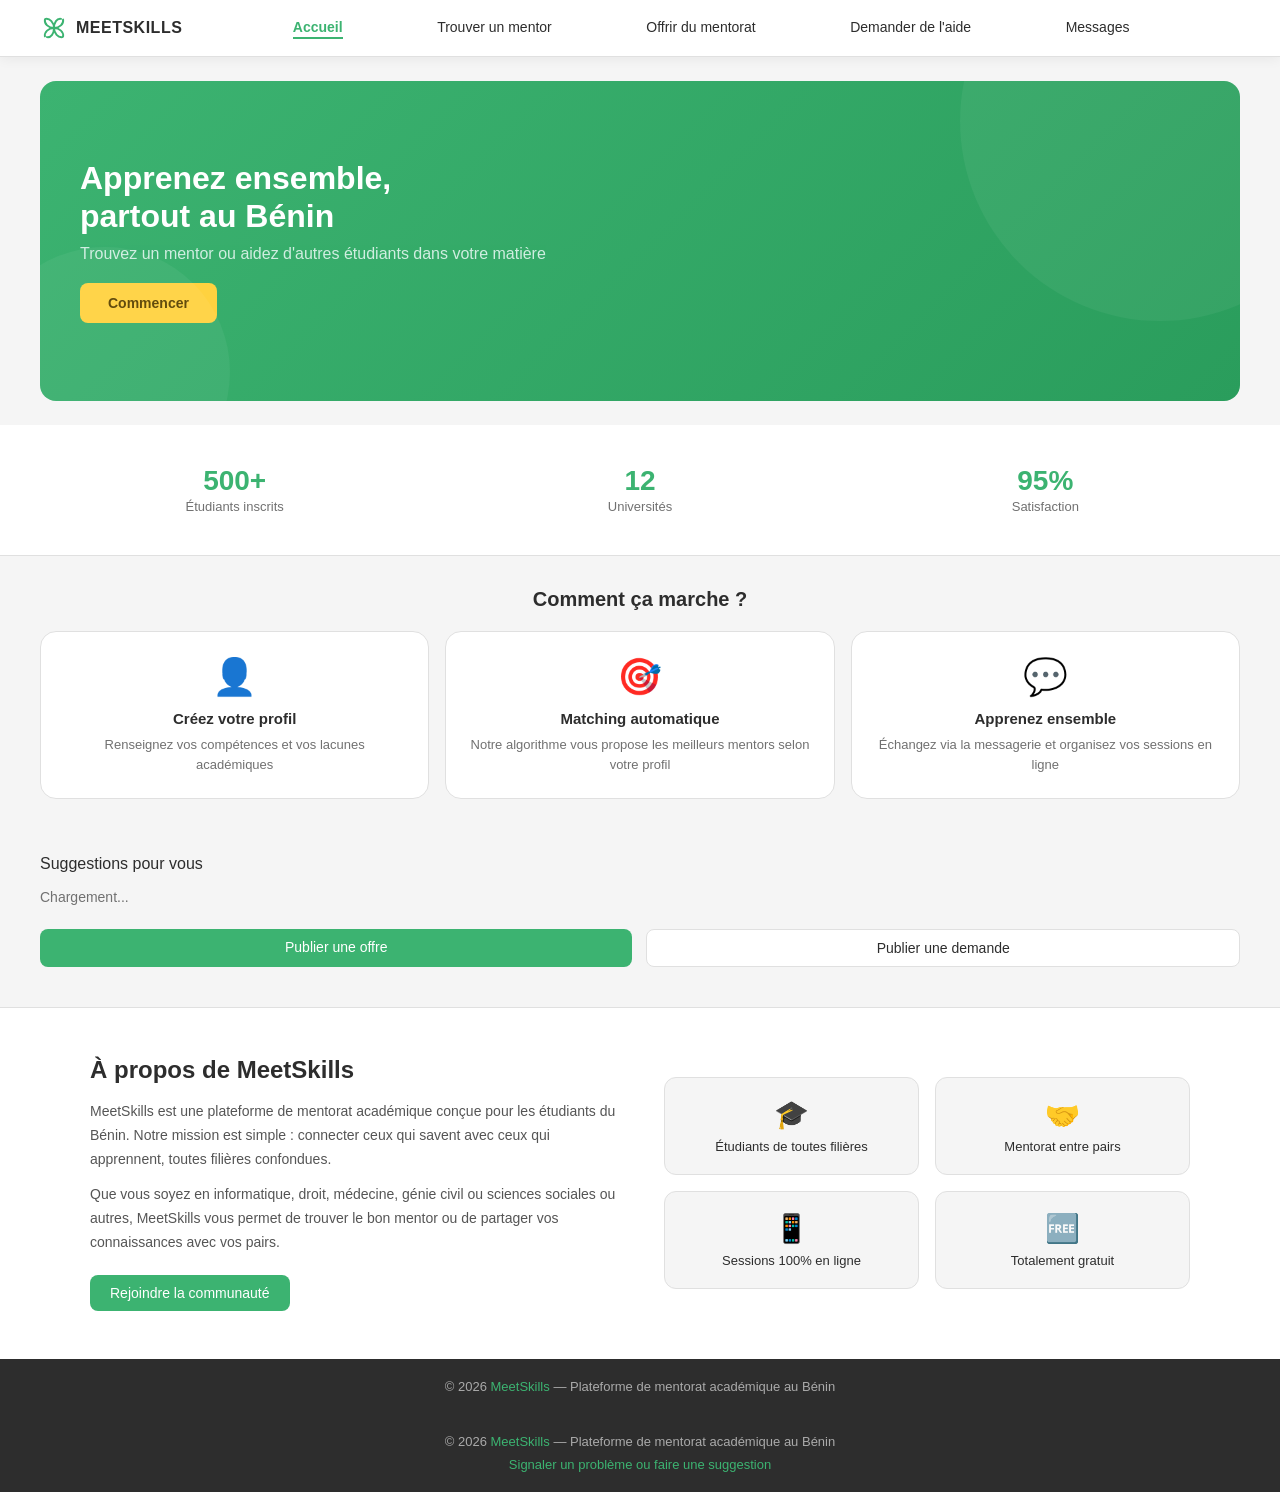
==== commit 5119aa04: "merge: integrer les changements distants (footer, contact, spinner, readme)" ====
--- a/frontend/index.html
+++ b/frontend/index.html
@@ -97,6 +97,36 @@
     <a href="publication.html?type=demande" class="btn btn--outline btn--full">Publier une demande</a>
   </div>
 
+  <!-- À PROPOS -->
+<section class="about-section">
+  <div class="about-content">
+    <div class="about-text">
+      <h2>À propos de MeetSkills</h2>
+      <p>MeetSkills est une plateforme de mentorat académique conçue pour les étudiants du Bénin. Notre mission est simple : connecter ceux qui savent avec ceux qui apprennent, toutes filières confondues.</p>
+      <p>Que vous soyez en informatique, droit, médecine, génie civil ou sciences sociales ou autres, MeetSkills vous permet de trouver le bon mentor ou de partager vos connaissances avec vos pairs.</p>
+      <a href="inscription.html" class="btn btn--primary">Rejoindre la communauté</a>
+    </div>
+    <div class="about-stats">
+      <div class="about-stat">
+        <span class="about-stat__icon">🎓</span>
+        <span class="about-stat__text">Étudiants de toutes filières</span>
+      </div>
+      <div class="about-stat">
+        <span class="about-stat__icon">🤝</span>
+        <span class="about-stat__text">Mentorat entre pairs</span>
+      </div>
+      <div class="about-stat">
+        <span class="about-stat__icon">📱</span>
+        <span class="about-stat__text">Sessions 100% en ligne</span>
+      </div>
+      <div class="about-stat">
+        <span class="about-stat__icon">🆓</span>
+        <span class="about-stat__text">Totalement gratuit</span>
+      </div>
+    </div>
+  </div>
+</section>
+
   <script src="js/api.js"></script>
   <script src="js/index.js"></script>
 <script>
@@ -105,5 +135,15 @@
     nav.classList.toggle('open');
   }
 </script>
+
+<!-- FOOTER -->
+<footer class="footer">
+  <p>© 2026 <span>MeetSkills</span> — Plateforme de mentorat académique au Bénin</p>
+</footer>
+
+<footer class="footer">
+  <p>© 2026 <span>MeetSkills</span> — Plateforme de mentorat académique au Bénin</p>
+  <p style="margin-top:8px;"><a href="contact.html" style="color: var(--green);">Signaler un problème ou faire une suggestion</a></p>
+</footer>
 </body>
 </html>
--- a/frontend/css/style.css
+++ b/frontend/css/style.css
@@ -764,4 +764,118 @@
   padding: 12px 28px;
   font-weight: 600;
   border-radius: var(--radius-sm);
+}
+
+/* ===== À PROPOS ===== */
+.about-section {
+  background: var(--white);
+  padding: 48px 40px;
+  border-top: 1px solid var(--gray-border);
+}
+
+.about-content {
+  display: grid;
+  grid-template-columns: 1fr 1fr;
+  gap: 48px;
+  align-items: center;
+  max-width: 1100px;
+  margin: 0 auto;
+}
+
+.about-text h2 {
+  font-size: 24px;
+  font-weight: 700;
+  color: var(--dark);
+  margin-bottom: 16px;
+}
+
+.about-text p {
+  font-size: 14px;
+  color: #555;
+  line-height: 1.7;
+  margin-bottom: 12px;
+}
+
+.about-text .btn {
+  margin-top: 8px;
+}
+
+.about-stats {
+  display: grid;
+  grid-template-columns: 1fr 1fr;
+  gap: 16px;
+}
+
+.about-stat {
+  background: var(--gray-light);
+  border-radius: var(--radius-md);
+  padding: 20px;
+  display: flex;
+  flex-direction: column;
+  align-items: center;
+  text-align: center;
+  gap: 8px;
+  border: 1px solid var(--gray-border);
+  transition: transform 0.2s;
+}
+
+.about-stat:hover {
+  transform: translateY(-3px);
+}
+
+.about-stat__icon { font-size: 28px; }
+.about-stat__text { font-size: 13px; font-weight: 500; color: var(--dark); }
+
+/* ===== FOOTER ===== */
+.footer {
+  background: var(--dark);
+  color: #aaa;
+  text-align: center;
+  padding: 20px 40px;
+  font-size: 13px;
+}
+
+.footer span { color: var(--green); }
+
+@media (max-width: 768px) {
+  .about-content { grid-template-columns: 1fr; gap: 24px; }
+  .about-section { padding: 32px 16px; }
+}
+
+/* ===== FAQ ===== */
+.faq-item {
+  background: var(--white);
+  border: 1px solid var(--gray-border);
+  border-radius: var(--radius-md);
+  margin-bottom: 10px;
+  overflow: hidden;
+}
+
+.faq-question {
+  padding: 16px 20px;
+  font-size: 14px;
+  font-weight: 500;
+  cursor: pointer;
+  display: flex;
+  justify-content: space-between;
+  align-items: center;
+  transition: background 0.2s;
+}
+
+.faq-question:hover { background: var(--gray-light); }
+
+.faq-question span {
+  color: var(--green);
+  font-size: 20px;
+  font-weight: 300;
+}
+
+.faq-answer {
+  display: none;
+  padding: 0 20px 16px;
+  font-size: 13px;
+  color: #555;
+  line-height: 1.6;
+  border-top: 1px solid var(--gray-border);
+  padding-top: 12px;
 }
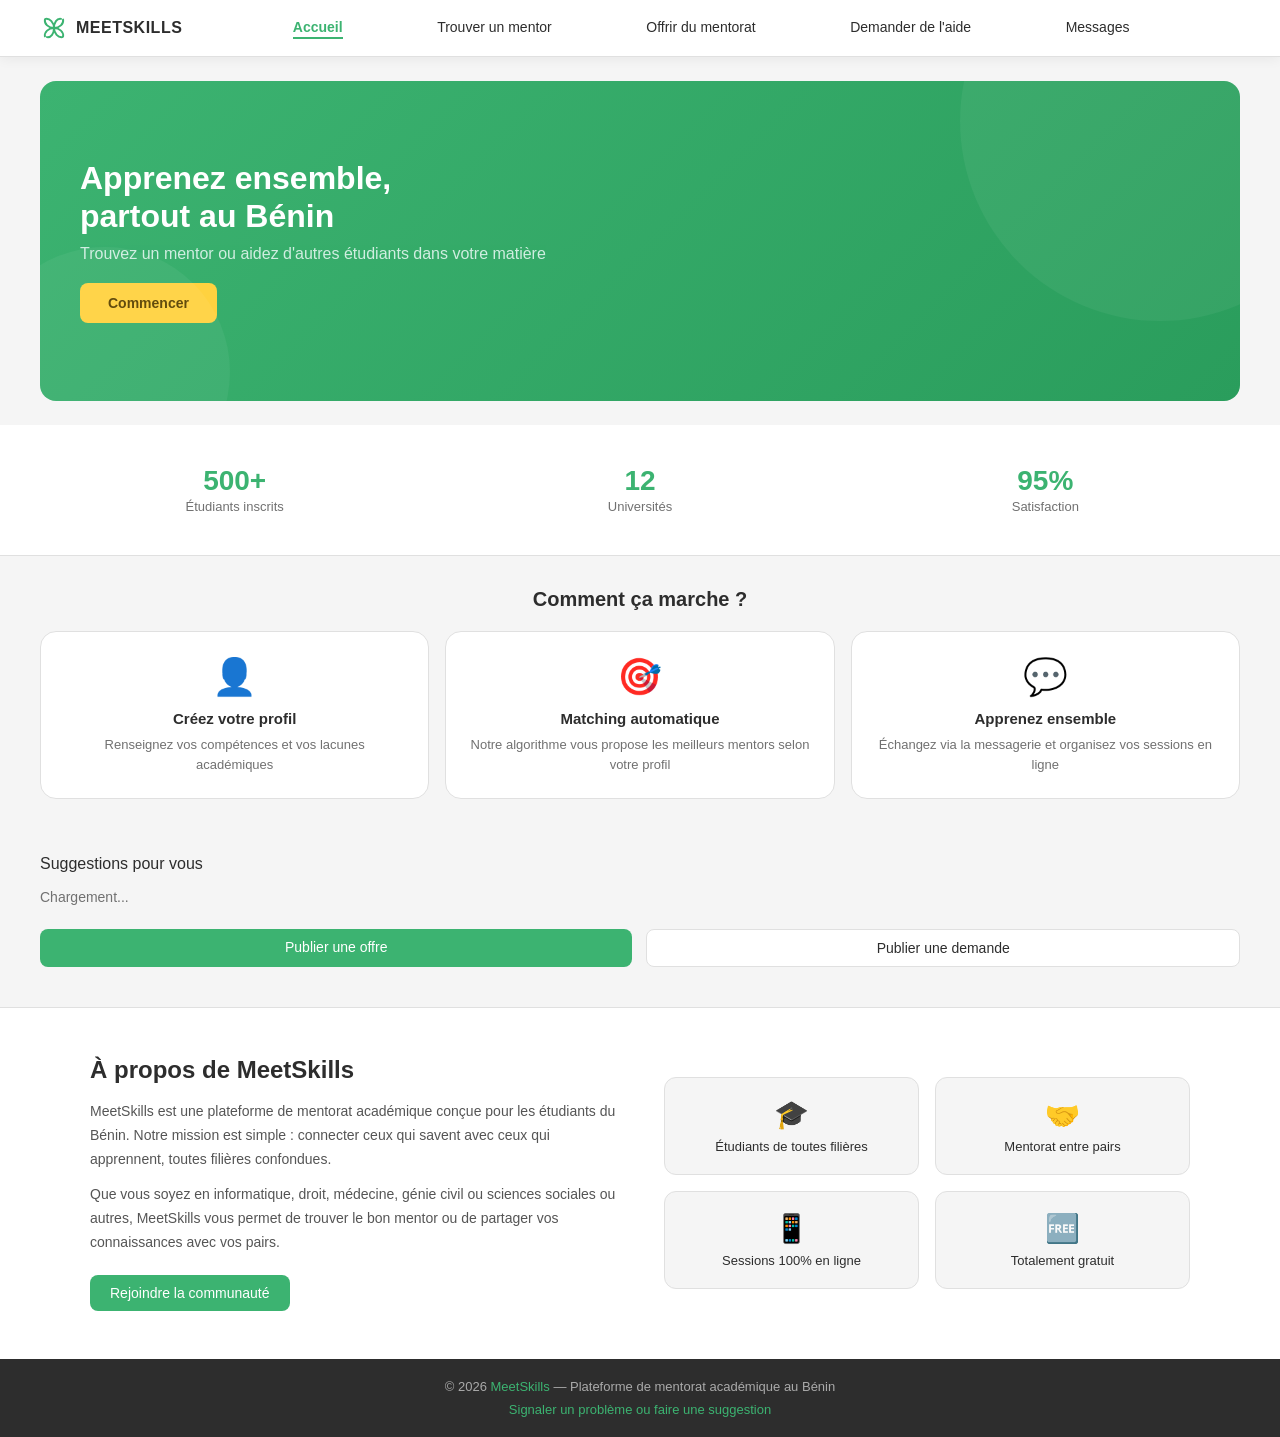
==== commit 4c1b6ba6: "fix(index): supprimer le footer duplique" ====
--- a/frontend/index.html
+++ b/frontend/index.html
@@ -139,10 +139,6 @@
 <!-- FOOTER -->
 <footer class="footer">
   <p>© 2026 <span>MeetSkills</span> — Plateforme de mentorat académique au Bénin</p>
-</footer>
-
-<footer class="footer">
-  <p>© 2026 <span>MeetSkills</span> — Plateforme de mentorat académique au Bénin</p>
   <p style="margin-top:8px;"><a href="contact.html" style="color: var(--green);">Signaler un problème ou faire une suggestion</a></p>
 </footer>
 </body>
